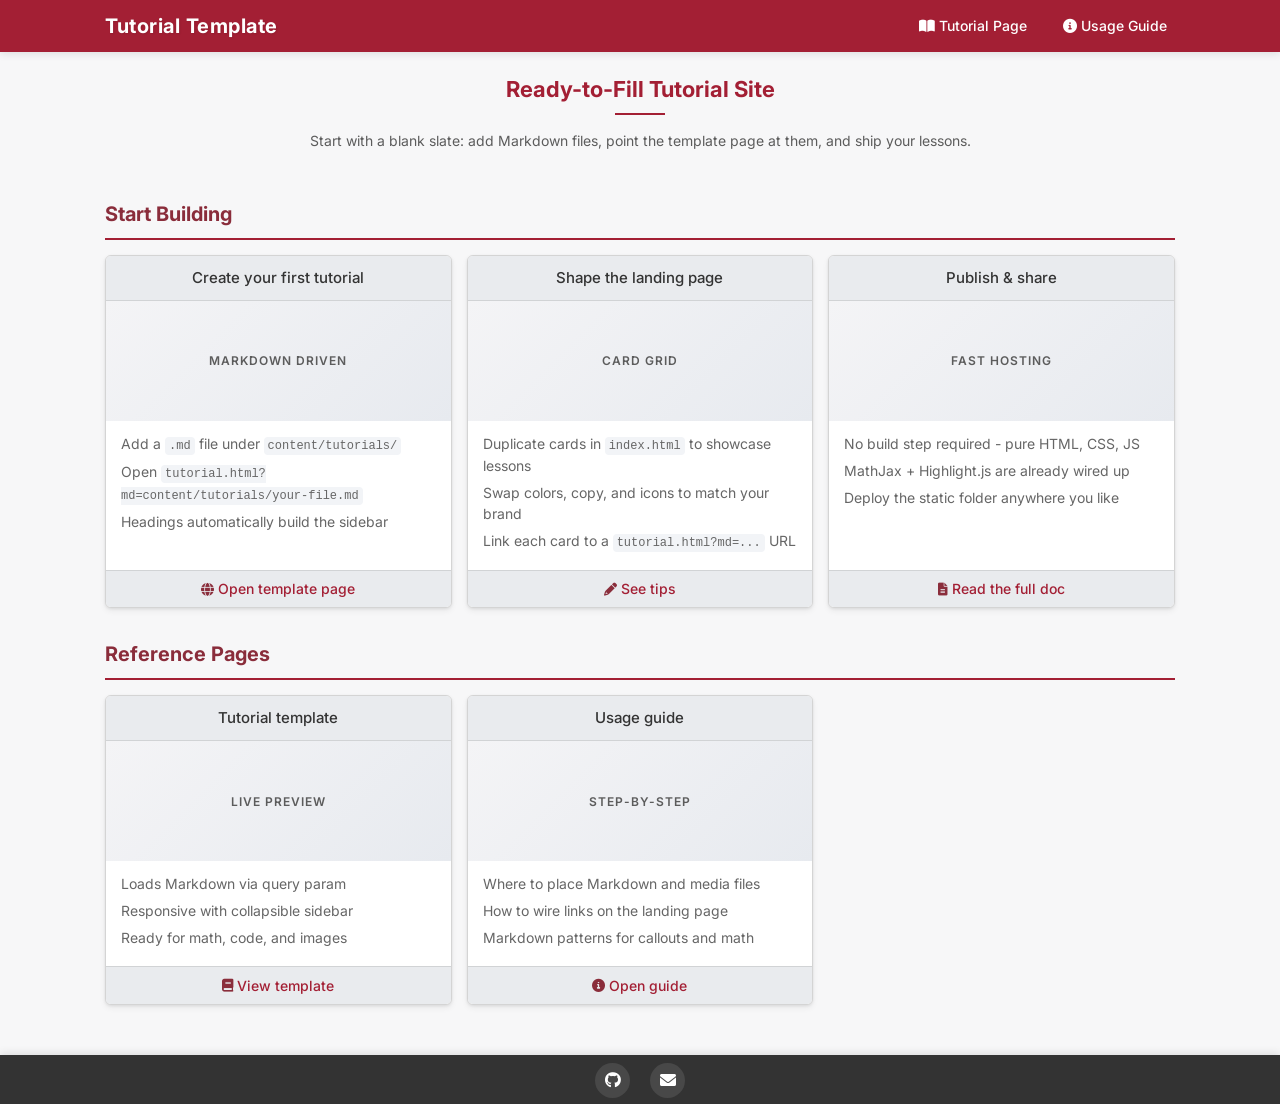
==== index.html @ 225f8df1 "init commit" ====
<!DOCTYPE html>
<html lang="en">
<head>
    <meta charset="UTF-8">
    <meta name="viewport" content="width=device-width, initial-scale=1.0">
    <title>Tutorial Template | RL Hub</title>
    <link rel="stylesheet" href="styles.css">
    <link href="https://fonts.googleapis.com/css2?family=Inter:wght@400;500;600;700&display=swap" rel="stylesheet">
    <link rel="stylesheet" href="https://cdnjs.cloudflare.com/ajax/libs/font-awesome/6.0.0-beta3/css/all.min.css">
    <meta name="description" content="A clean tutorial site template. Drop in Markdown files, link them, and publish.">
    <link rel="icon" href="favicon.ico" type="image/x-icon">
</head>
<body>

    <header>
        <nav class="navbar">
            <div class="nav-title">
                <a href="index.html" class="nav-title" style="text-decoration: none; color: inherit; display: flex; align-items: center; gap: 10px;">
                    Tutorial Template
                </a>
            </div>
            <div class="nav-left">
                <a href="tutorial.html"><i class="fas fa-book-open"></i> Tutorial Page</a>
                <a href="about.html"><i class="fas fa-info-circle"></i> Usage Guide</a>
            </div>
        </nav>
    </header>

    <main>
        <h1>Ready-to-Fill Tutorial Site</h1>
        <p class="guide">Start with a blank slate: add Markdown files, point the template page at them, and ship your lessons.</p>

        <div class="section-container">
            <h2 class="section-title">Start Building</h2>
            <section class="cards-container">
                <div class="card">
                    <div class="card-header">Create your first tutorial</div>
                    <div class="card-image card-placeholder">Markdown driven</div>
                    <div class="card-content">
                        <ul>
                            <li>Add a <code>.md</code> file under <code>content/tutorials/</code></li>
                            <li>Open <code>tutorial.html?md=content/tutorials/your-file.md</code></li>
                            <li>Headings automatically build the sidebar</li>
                        </ul>
                    </div>
                    <div class="card-footer">
                        <a href="tutorial.html"><i class="fas fa-globe"></i> Open template page</a>
                    </div>
                </div>
                
                <div class="card">
                    <div class="card-header">Shape the landing page</div>
                    <div class="card-image card-placeholder">Card grid</div>
                    <div class="card-content">
                        <ul>
                            <li>Duplicate cards in <code>index.html</code> to showcase lessons</li>
                            <li>Swap colors, copy, and icons to match your brand</li>
                            <li>Link each card to a <code>tutorial.html?md=...</code> URL</li>
                        </ul>
                    </div>
                    <div class="card-footer">
                        <a href="about.html"><i class="fas fa-pencil-alt"></i> See tips</a>
                    </div>
                </div>
                
                <div class="card">
                    <div class="card-header">Publish &amp; share</div>
                    <div class="card-image card-placeholder">Fast hosting</div>
                    <div class="card-content">
                        <ul>
                            <li>No build step required - pure HTML, CSS, JS</li>
                            <li>MathJax + Highlight.js are already wired up</li>
                            <li>Deploy the static folder anywhere you like</li>
                        </ul>
                    </div>
                    <div class="card-footer">
                        <a href="docs/USAGE.md"><i class="fas fa-file-alt"></i> Read the full doc</a>
                    </div>
                </div>
            </section>
        </div>

        <div class="section-container">
            <h2 class="section-title">Reference Pages</h2>
            <section class="cards-container">
                <div class="card">
                    <div class="card-header">Tutorial template</div>
                    <div class="card-image card-placeholder">Live preview</div>
                    <div class="card-content">
                        <ul>
                            <li>Loads Markdown via query param</li>
                            <li>Responsive with collapsible sidebar</li>
                            <li>Ready for math, code, and images</li>
                        </ul>
                    </div>
                    <div class="card-footer">
                        <a href="tutorial.html"><i class="fas fa-book"></i> View template</a>
                    </div>
                </div>

                <div class="card">
                    <div class="card-header">Usage guide</div>
                    <div class="card-image card-placeholder">Step-by-step</div>
                    <div class="card-content">
                        <ul>
                            <li>Where to place Markdown and media files</li>
                            <li>How to wire links on the landing page</li>
                            <li>Markdown patterns for callouts and math</li>
                        </ul>
                    </div>
                    <div class="card-footer">
                        <a href="about.html"><i class="fas fa-info-circle"></i> Open guide</a>
                    </div>
                </div>
            </section>
        </div>
    </main>

    <div class="scroll-top" id="scrollTop">
        <i class="fas fa-arrow-up"></i>
    </div>

    <footer class="social-footer">
        <a href="https://github.com/silentdrift" target="_blank" aria-label="GitHub"><i class="fab fa-github"></i></a>
        <a href="mailto:arshiyagharoony@gmail.com" aria-label="Email"><i class="fas fa-envelope"></i></a>
    </footer>

    <script src="script.js" defer></script>
</body>
</html>
---- styles.css ----
* {
    margin: 0;
    padding: 0;
    box-sizing: border-box;
}

:root {
    --primary-color: #a31f34;
    --primary-dark: #8a2d3b;
    --primary-light: #c14d5f;
    --text-color: #2c2c2c;
    --text-light: #5c5c5c;
    --bg-color: #f7f7f8;
    --card-bg: #ffffff;
    --card-header-bg: #eef0f4;
    --card-border: #d4d4d4;
    --transition-speed: 0.3s;
}

body {
    font-family: 'Inter', 'Segoe UI', sans-serif;
    direction: ltr;
    background-color: var(--bg-color);
    color: var(--text-color);
    display: flex;
    flex-direction: column;
    min-height: 100vh;
    line-height: 1.6;
    scroll-behavior: smooth;
    font-size: 15px;
}

main {
    flex: 1;
    padding-bottom: 20px;
}

header {
    background-color: var(--primary-color);
    color: white;
    padding: 10px 0;
    position: sticky;
    top: 0;
    width: 100%;
    z-index: 10;
    box-shadow: 0 2px 8px rgba(0, 0, 0, 0.1);
    transition: all var(--transition-speed) ease;
}

.navbar {
    display: flex;
    justify-content: space-between;
    align-items: center;
    max-width: 1100px;
    margin: 0 auto;
    padding: 0 15px;
}

.nav-left {
    display: flex;
    gap: 20px;
}

.nav-left a {
    color: white;
    text-decoration: none;
    font-weight: 500;
    font-size: 14px;
    transition: all var(--transition-speed) ease;
    padding: 4px 8px;
    border-radius: 4px;
    position: relative;
}

.nav-left a::after {
    content: '';
    position: absolute;
    width: 0;
    height: 2px;
    bottom: 0;
    left: 0;
    background-color: white;
    transition: width var(--transition-speed) ease;
}

.nav-left a:hover::after {
    width: 100%;
}

.nav-left a:hover {
    color: #ffffff;
    background-color: rgba(255, 255, 255, 0.1);
}

.nav-left a.active {
    background-color: rgba(255, 255, 255, 0.2);
    position: relative;
}

.nav-left a.active::after {
    content: '';
    position: absolute;
    width: 100%;
    height: 2px;
    bottom: 0;
    left: 0;
    background-color: white;
}

.nav-title {
    font-size: 20px;
    font-weight: 700;
    color: #ffffff;
    letter-spacing: 0.5px;
    text-shadow: 1px 1px 2px rgba(0, 0, 0, 0.1);
    display: flex;
    align-items: center;
    gap: 10px;
}

.nav-logo {
    height: 30px;
    width: auto;
    border-radius: 4px;
    object-fit: contain;
}

main h1 {
    text-align: center;
    font-size: 22px;
    margin: 20px 0 15px;
    color: var(--primary-color);
    font-weight: 700;
    position: relative;
    padding-bottom: 8px;
}

main h1::after {
    content: '';
    position: absolute;
    width: 50px;
    height: 2px;
    background-color: var(--primary-color);
    bottom: 0;
    left: 50%;
    transform: translateX(-50%);
}

.guide {
    text-align: center;
    margin-top: 5px;
    font-size: 14px;
    color: var(--text-light);
    padding-bottom: 15px;
}

/* Section styling */
.section-container {
    margin: 30px auto;
    max-width: 1100px;
    padding: 0 15px;
}

.section-title {
    font-size: 20px;
    color: var(--primary-dark);
    margin-bottom: 15px;
    padding-bottom: 8px;
    border-bottom: 2px solid var(--primary-color);
    position: relative;
    text-align: left;
}

.section-title::after {
    content: '';
    position: absolute;
    left: 0;
    bottom: -2px;
    width: 50px;
    height: 2px;
    background-color: var(--primary-color);
}

/* Update cards container for sectioned layout */
.cards-container {
    display: grid;
    grid-template-columns: repeat(3, 1fr);
    gap: 15px;
    margin: 0 auto;
}

.card {
    background-color: #ffffff;
    border: 1px solid #d4d4d4;
    border-radius: 6px;
    display: flex;
    flex-direction: column;
    overflow: hidden;
    transition: background-color var(--transition-speed) ease, border var(--transition-speed) ease, transform var(--transition-speed) ease, box-shadow var(--transition-speed) ease;
    box-shadow: 0px 1px 3px rgba(0, 0, 0, 0.08), 0px 3px 6px rgba(0, 0, 0, 0.06);
}

.card:hover {
    background-color: #f5f7f9;
    border-color: #a31f34;
    box-shadow: 0px 4px 12px rgba(0, 0, 0, 0.12), 0px 6px 24px rgba(0, 0, 0, 0.10);
}

.card-header {
    background-color: #e9ebee;
    color: #333;
    padding: 10px;
    font-size: 15px;
    font-weight: 500;
    text-align: center;
    border-bottom: 1px solid #d1d3d5;
}

.card-image {
    min-height: 120px;
    display: flex;
    align-items: center;
    justify-content: center;
    background: linear-gradient(135deg, #f4f4f6, #e7eaef);
    color: var(--text-light);
    font-weight: 600;
    letter-spacing: 0.5px;
    text-transform: uppercase;
}

.card-placeholder {
    font-size: 12px;
    text-align: center;
    letter-spacing: 1px;
}

.card-content code {
    background: #f2f4f7;
    padding: 2px 4px;
    border-radius: 4px;
    font-size: 12px;
}

.card-content {
    padding: 12px 15px;
    flex-grow: 1;
    font-size: 14px;
    color: #555;
    line-height: 1.5;
    background-color: #ffffff;
}

.card-content ul {
    list-style-type: none;
    padding: 0;
}

.card-content ul li {
    margin-bottom: 6px;
    color: #666;
    font-weight: 400;
}

.card-footer {
    background-color: #e9ebee;
    text-align: center;
    padding: 7px 8px;
    border-top: 1px solid #d1d3d5;
    color: #333;
    font-size: 14px;
    font-weight: 500;
}

.card-footer a {
    color: #a31f34;
    text-decoration: none;
    font-weight: 500;
    display: inline-flex;
    align-items: center;
    gap: 4px;
    transition: color 0.3s ease;
}

.card-footer a:hover {
    color: #8a2d3b;
}

.card-footer a i {
    font-size: 13px;
    color: #8a2d3b;
}

.social-footer {
    background-color: #333;
    padding: 8px 0;
    text-align: center;
    width: 100%;
    z-index: 10;
    box-shadow: 0 -2px 8px rgba(0, 0, 0, 0.1);
}

.social-footer a {
    color: white;
    font-size: 16px;
    margin: 0 8px;
    text-decoration: none;
    transition: all var(--transition-speed) ease;
    display: inline-block;
    width: 35px;
    height: 35px;
    line-height: 35px;
    border-radius: 50%;
    background-color: rgba(255, 255, 255, 0.1);
}

.social-footer a:hover {
    color: #fff;
    background-color: var(--primary-color);
}

.scroll-top {
    position: fixed;
    bottom: 15px;
    right: 15px;
    width: 35px;
    height: 35px;
    background-color: var(--primary-color);
    color: white;
    border-radius: 50%;
    display: flex;
    justify-content: center;
    align-items: center;
    cursor: pointer;
    opacity: 0;
    visibility: hidden;
    transition: all var(--transition-speed) ease;
    box-shadow: 0 2px 8px rgba(0, 0, 0, 0.2);
    z-index: 100;
    font-size: 14px;
}

.scroll-top.visible {
    opacity: 1;
    visibility: visible;
}

.scroll-top:hover {
    background-color: var(--primary-dark);
}

@media (max-width: 900px) {
    .cards-container {
        grid-template-columns: repeat(2, 1fr);
    }
    
    .nav-title {
        font-size: 18px;
    }
    
    .nav-left a {
        font-size: 13px;
    }
}

@media (max-width: 600px) {
    .cards-container {
        grid-template-columns: 1fr;
    }
    
    main h1 {
        font-size: 20px;
    }
    
    .navbar {
        flex-direction: column;
        gap: 8px;
    }
    
    .nav-left {
        width: 100%;
        justify-content: center;
    }
}

@media (orientation: portrait), (max-aspect-ratio: 1/2) {
    /* Improve usability on very tall & narrow screens (mobile phones or vertical browser splits) */
    .cards-container {
        grid-template-columns: 1fr;
    }

    .navbar {
        flex-direction: column;
        gap: 8px;
    }

    .nav-left {
        width: 100%;
        justify-content: center;
        flex-wrap: wrap;
    }

    .section-title {
        font-size: 18px;
    }

    .nav-left a {
        font-size: 13px;
    }

    .nav-left {
        gap: 10px;
    }

    .social-footer a {
        width: 30px;
        height: 30px;
        line-height: 30px;
        font-size: 14px;
    }
}

/* Header style when page scrolled */
header.scrolled {
    background-color: var(--primary-dark);
    box-shadow: 0 2px 6px rgba(0, 0, 0, 0.15);
    padding: 6px 0; /* slightly smaller height when scrolled */
    transition: all var(--transition-speed) ease;
}
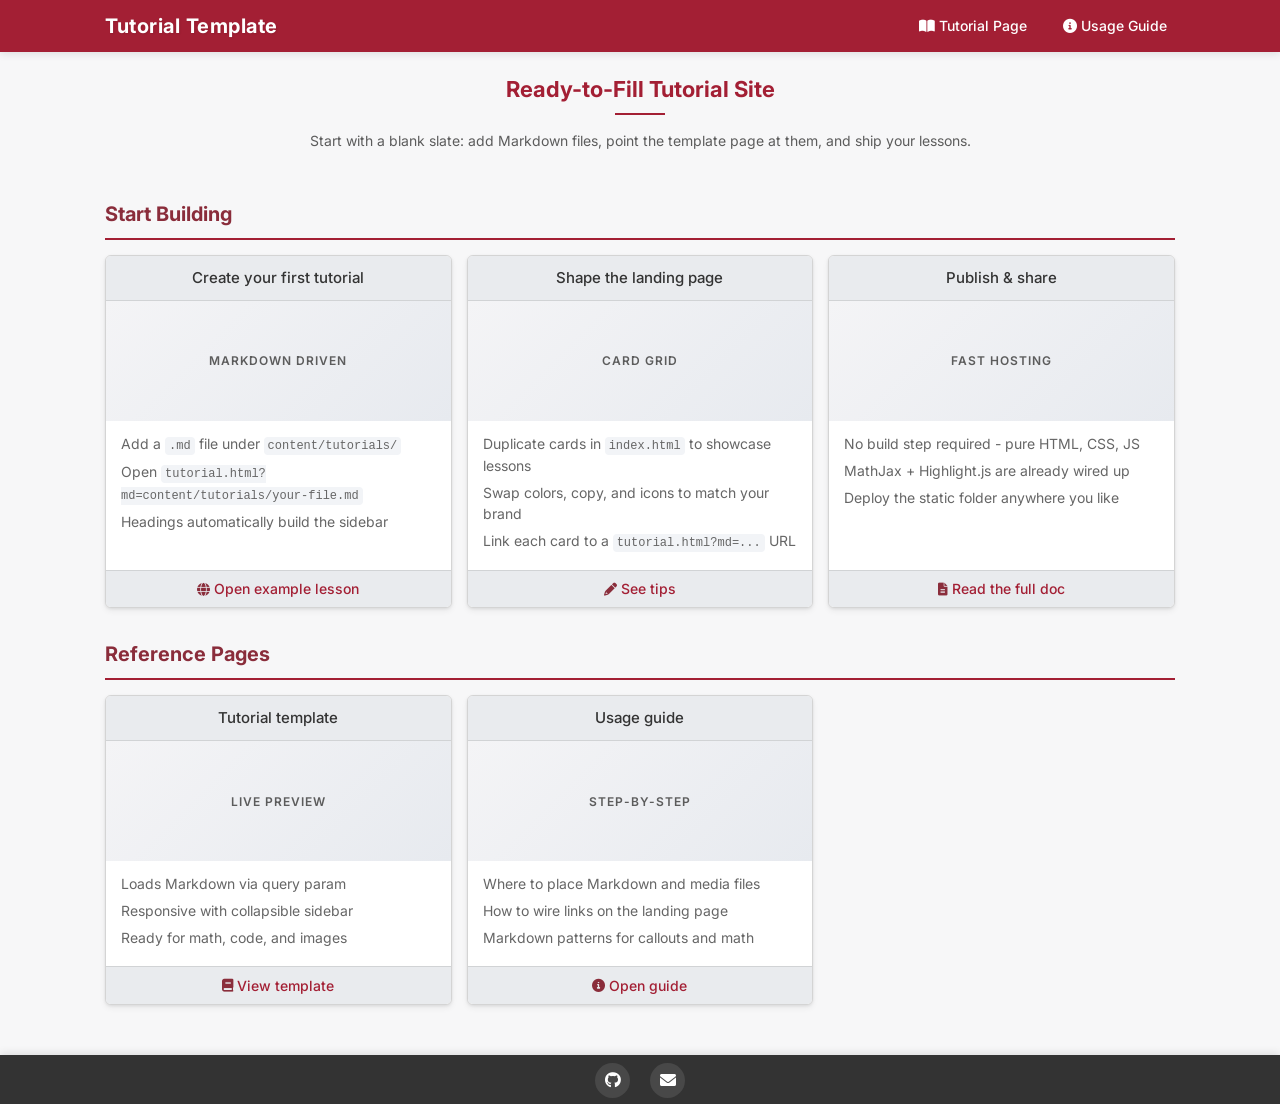
==== commit 3b214879: "Fix template rendering runtime" ====
--- a/index.html
+++ b/index.html
@@ -8,7 +8,7 @@
     <link href="https://fonts.googleapis.com/css2?family=Inter:wght@400;500;600;700&display=swap" rel="stylesheet">
     <link rel="stylesheet" href="https://cdnjs.cloudflare.com/ajax/libs/font-awesome/6.0.0-beta3/css/all.min.css">
     <meta name="description" content="A clean tutorial site template. Drop in Markdown files, link them, and publish.">
-    <link rel="icon" href="favicon.ico" type="image/x-icon">
+    <link rel="icon" href="Pictures/logo.png" type="image/png">
 </head>
 <body>
 
@@ -44,7 +44,7 @@
                         </ul>
                     </div>
                     <div class="card-footer">
-                        <a href="tutorial.html"><i class="fas fa-globe"></i> Open template page</a>
+                        <a href="tutorial.html?title=Example%20lesson&amp;md=content/tutorials/example/lesson.md"><i class="fas fa-globe"></i> Open example lesson</a>
                     </div>
                 </div>
                 
@@ -94,7 +94,7 @@
                         </ul>
                     </div>
                     <div class="card-footer">
-                        <a href="tutorial.html"><i class="fas fa-book"></i> View template</a>
+                        <a href="tutorial.html?title=Example%20lesson&amp;md=content/tutorials/example/lesson.md"><i class="fas fa-book"></i> View template</a>
                     </div>
                 </div>
 
@@ -116,12 +116,12 @@
         </div>
     </main>
 
-    <div class="scroll-top" id="scrollTop">
+    <div class="scroll-top" id="scrollTop" role="button" tabindex="0" aria-label="Scroll to top">
         <i class="fas fa-arrow-up"></i>
     </div>
 
     <footer class="social-footer">
-        <a href="https://github.com/silentdrift" target="_blank" aria-label="GitHub"><i class="fab fa-github"></i></a>
+        <a href="https://github.com/The-RL-Hub" target="_blank" rel="noopener noreferrer" aria-label="GitHub"><i class="fab fa-github"></i></a>
         <a href="mailto:arshiyagharoony@gmail.com" aria-label="Email"><i class="fas fa-envelope"></i></a>
     </footer>
 
